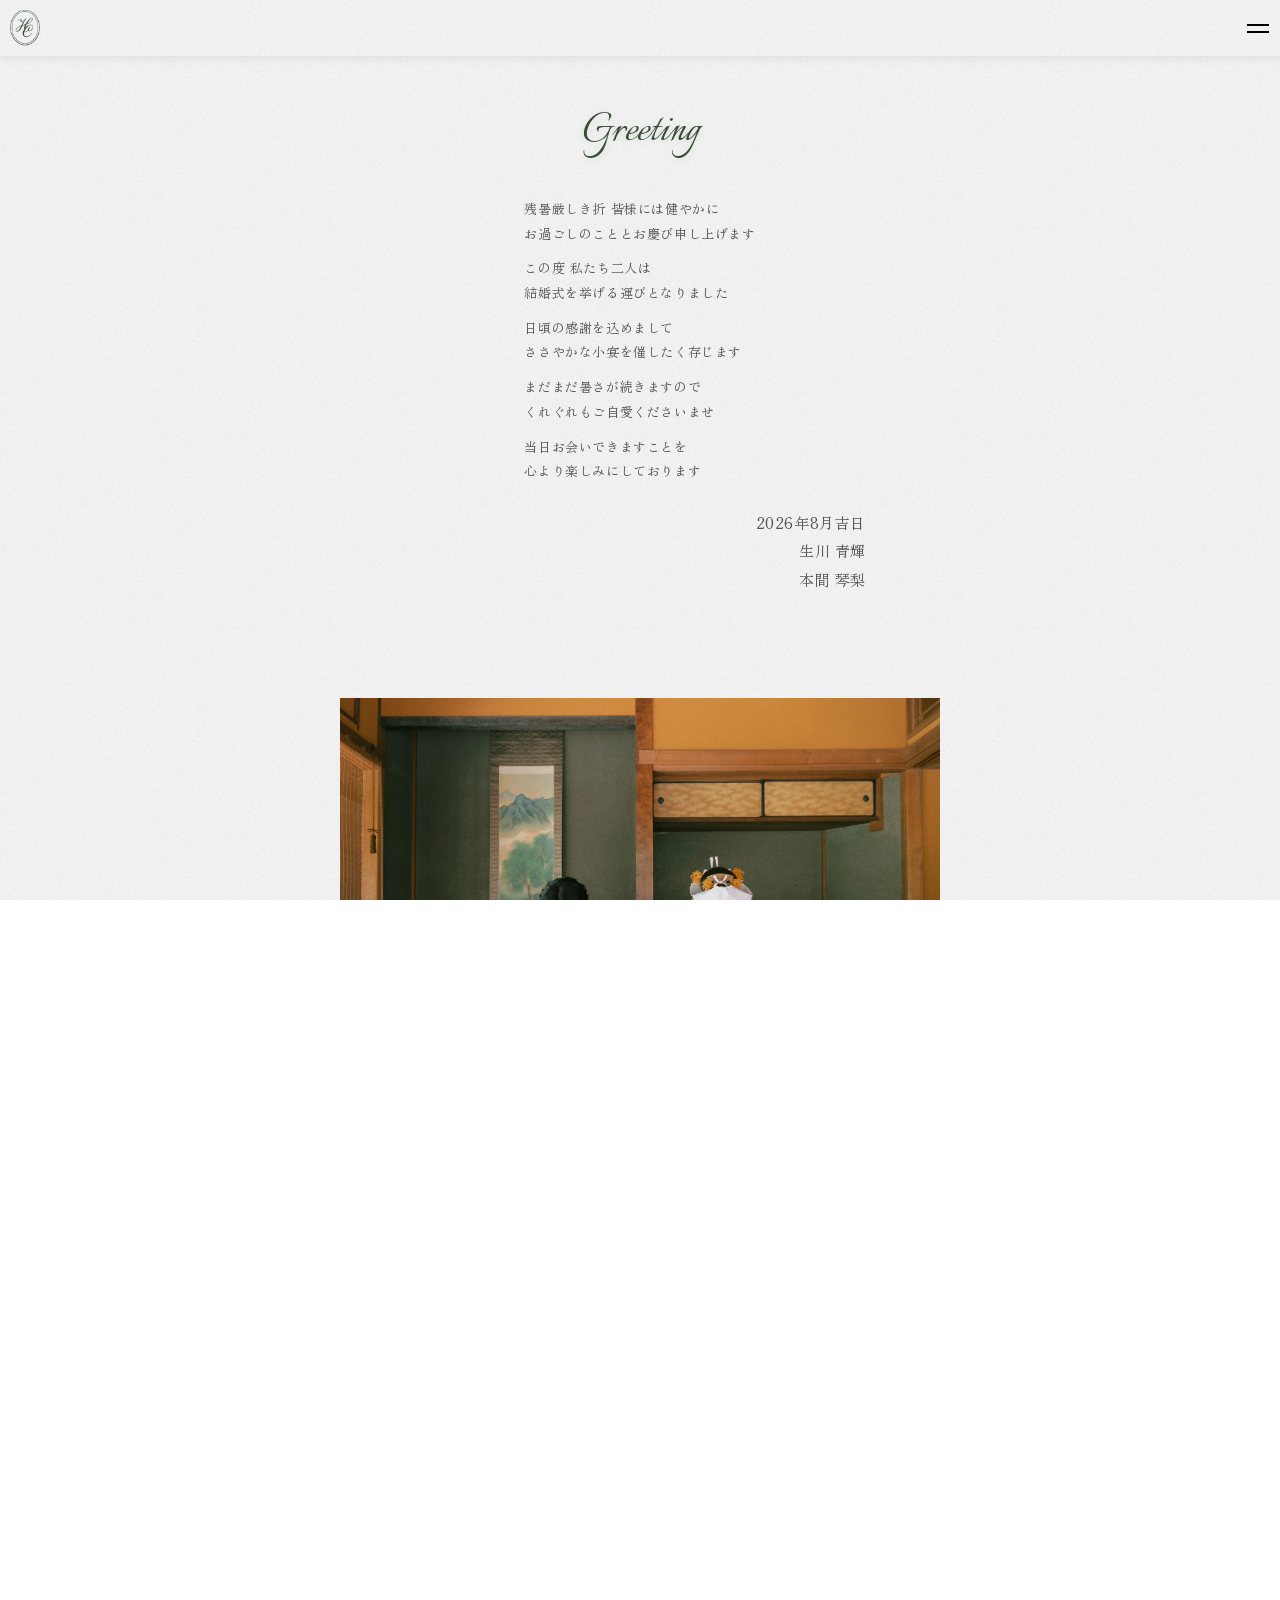
==== detail.html @ 95dfde29 "2026/08/16修正" ====
<!DOCTYPE html>
<html lang="ja">

<head>
    <meta charset="UTF-8">
    <meta name="robots" content="noindex,nofollow,noarchive">
    <meta name="viewport" content="width=device-width, initial-scale=1.0">

    <title>Wedding Invitation</title>

    <link rel="stylesheet" href="style.css">
    <link rel="icon" href="images/icon.png">
</head>


<body class="page-detail">

    <!-- <div class="scroll-container"> -->
    <div id="header"></div>

    <div id="page">
        <div id="bow-black">
            <section id="greeting" class="greeting">
                <div class="overlay">

                    <div class="detail-green-title">
                        Greeting
                    </div>

                    <div class="greeting-container">
                        <div class="context">
                            <div class="sub-context">
                                残暑厳しき折 皆様には健やかに<br>
                                お過ごしのこととお慶び申し上げます
                            </div>
                            <div class="sub-context">
                                この度 私たち二人は<br>
                                結婚式を挙げる運びとなりました
                            </div>
                            <div class="sub-context">
                                日頃の感謝を込めまして<br>
                                ささやかな小宴を催したく存じます
                            </div>
                            <div class="sub-context">
                                まだまだ暑さが続きますので<br>
                                くれぐれもご自愛くださいませ
                            </div>
                            <div class="sub-context">
                                当日お会いできますことを<br>
                                心より楽しみにしております
                            </div>


                        </div>

                        <div class="contrext-end">
                            2026年8月吉日<br>
                            生川 青輝<br>
                            本間 琴梨
                        </div>

                    </div>
                    <img class="section-image" src="images/greeting.jpg" alt="Wedding greeting image">
                </div>

            </section>
            <section id="host" class="host">
                <div class="overlay">

                    <div class="detail-green-title">
                        Host
                    </div>

                    <div class="host-container">
                        <div class="personal">
                            <div class="host-subcontainer">
                                <img class="host-image" src="images/haruki.jpg" alt="haruki">
                            </div>
                            <div class="host-subcontainer">
                                <div class="host-label">
                                    Haruki
                                </div>
                                <div class="context">
                                    <div class="host-sub-context">
                                        北海道生まれ<br>
                                        2000.8.23
                                    </div>
                                </div>
                            </div>
                        </div>
                        <div class="host-subcontainer">
                            <div class="context">
                                <div class="sub-context">
                                    多くのご縁に恵まれ 本日を迎えることができました<br>
                                    皆さまも楽しいひとときをお過ごしいただけますと<br>幸いです
                                </div>
                            </div>
                        </div>

                        <div class="personal">
                            <div class="host-subcontainer">
                                <div class="host-label">
                                    Cotori
                                </div>
                                <div class="context">
                                    <div class="host-sub-context">
                                        新潟県生まれ<br>
                                        2001.3.16
                                    </div>
                                </div>
                            </div>
                            <div class="host-subcontainer">
                                <img class="host-image" src="images/cotori.jpg" alt="cotori">
                            </div>
                        </div>
                        <div class="host-subcontainer">
                            <div class="context">
                                <div class="sub-context">
                                    日頃の感謝を込めて歴史ある素敵な会場で<br>
                                    皆さまと楽しいひとときを過ごせればと思っています<br>
                                    当日お会いできますことを心より楽しみにしております
                                </div>
                            </div>
                        </div>
                    </div>


                    <img class="section-image" src="images/host.jpg" alt="host image">
                </div>

            </section>
        </div>
        <section id="schedule" class="schedule">

            <div class="overlay">
                <div class="detail-white-title">
                    Schedule
                </div>

                <div class="schedule-container">

                    <div class="schedule-date">
                        <span class="date-left"><span class="date-text">OCT</span></span>
                        <span class="date-main">25</span>
                        <span class="date-right"><span class="date-text">2026</span></span>
                    </div>

                    <div class="timeline">

                        <div class="timeline-item">
                            <div class="time">10:30</div>

                            <div class="line">
                                <div class="dot"></div>
                            </div>

                            <div class="event">
                                <h3>挙式</h3>
                                <p>Wedding Ceremony</p>
                            </div>
                        </div>

                        <div class="timeline-item">
                            <div class="time">11:00</div>

                            <div class="line">
                                <div class="dot"></div>
                            </div>

                            <div class="event">
                                <h3>受付</h3>
                                <p>Reception</p>
                            </div>
                        </div>

                        <div class="timeline-item">
                            <div class="time">11:30</div>

                            <div class="line">
                                <div class="dot"></div>
                            </div>

                            <div class="event">
                                <h3>披露宴</h3>
                                <p>Wedding Party</p>
                            </div>
                        </div>

                        <div class="timeline-item">
                            <div class="time">14:00</div>

                            <div class="line">
                                <div class="dot"></div>
                            </div>

                            <div class="event">
                                <h3>御披楽喜</h3>
                                <p>Closing</p>
                            </div>
                        </div>
                    </div>
                    <p class="white-context">
                        挙式にもご出席賜りたく<span style="font-weight: bold;">午前10時25分</span>までに<br>
                        お越しくださいますようお願い申し上げます
                    </p>
                </div>



                <img class="section-image" src="images/schedule.jpg" alt="schedule image">
            </div>
        </section>

        <section id="place" class="place">
            <div class="overlay">
                <div class="detail-white-title">
                    Place
                </div>

                <div class="place-title">
                    綱町三井倶楽部
                </div>
                <div class="white-context">
                    〒108-0073
                    東京都港区三田2-3-7<br>
                    TEL: 03-3453-3011<br>
                    HP: <a href="https://www.tsunamachimitsuiclub.co.jp/">TSUNAMACHI MITSUI CLUB</a>
                </div>

                <div class="detail-white-title">
                    Access
                </div>

                <iframe
                    src="https://www.google.com/maps/embed?pb=!1m18!1m12!1m3!1d3242.035788707672!2d139.73811837729585!3d35.65148987259695!2m3!1f0!2f0!3f0!3m2!1i1024!2i768!4f13.1!3m3!1m2!1s0x60188ba4ebab5c71%3A0xdd04d7e7d9537410!2z57ax55S65LiJ5LqV5YC25qW96YOo!5e0!3m2!1sja!2sjp!4v1782129196075!5m2!1sja!2sjp"
                    width="100%" height="300" style="border:0;border-radius:0" ; allowfullscreen="" loading="lazy"
                    referrerpolicy="no-referrer-when-downgrade"></iframe>

                <div class="access-container">
                    <div class="access-subtitle">
                        | 電車をご利用の方
                    </div>
                    <div class="access-context">
                        麻布十番駅（南北線/大江戸線）2番出口…徒歩8分<br>
                        赤羽橋駅（大江戸線）赤羽橋口…徒歩8分<br>
                        芝公園駅/三田駅/田町駅…徒歩13〜15分
                    </div>
                    <div class="access-subtitle">
                        | バスをご利用の方
                    </div>
                    <div class="access-context">
                        「二の橋」バス停…徒歩5分<br>
                    </div>
                </div>

                <div class="white-context-big">
                    会場周辺は坂道が多いため<br>
                    足元にお気をつけてお越しくださいませ
                </div>
                <img class="section-image" src="images/access.jpg" alt="access image">
            </div>
        </section>

        <div id="footer-hide-area">
            <section id="form" class="form">
                <div class="overlay">
                    <div class="detail-green-title">
                        Form
                    </div>
                    <div class="rsvp-container">
                        <form id="rsvp-form">

                            <div class="form-group">

                                <p>
                                    お手数ながらご都合の程を<br>
                                    <span style="color: #850303;">9月20日（日）まで</span>に <br>
                                    ご一報賜りますようお願い申し上げます<br>
                                </p>

                            </div>
                            <div class="form-group">
                                <label>ご出欠<span>*</span></label>

                                <div class="attendance">

                                    <input type="radio" id="attend" name="attendance" value="出席" checked>

                                    <label for="attend">
                                        出席
                                    </label>

                                    <input type="radio" id="absent" name="attendance" value="欠席">

                                    <label for="absent">
                                        欠席
                                    </label>

                                </div>
                            </div>

                            <div class="name-row">

                                <div class="form-group">
                                    <label>姓 <span>*</span></label>
                                    <input type="text" name="lastName" required>
                                </div>

                                <div class="form-group">
                                    <label>名 <span>*</span></label>
                                    <input type="text" name="firstName" required>
                                </div>

                            </div>

                            <div class="name-row">
                                <div class="form-group">
                                    <label>Family Name<span>*</span></label>
                                    <input type="text" name="familyNameroma" required>
                                </div>
                                <div class="form-group">
                                    <label>First Name<span>*</span></label>
                                    <input type="text" name="firstNameroma" required>
                                </div>
                            </div>


                            <div class="form-group">
                                <label>アレルギー</label>

                                <textarea name="allergy" rows="1" placeholder="アレルギーをお持ちの方のみご入力ください"></textarea>

                            </div>




                            <div class="form-group">

                                <label>同伴者</label>
                                <textarea name="companion" rows="1" placeholder="同伴者がいらっしゃる場合はご入力ください"></textarea>
                            </div>

                            <div class="form-group">

                                <label>メッセージ</label>

                                <textarea name="message" rows="3"></textarea>

                            </div>

                            <!-- ご祝儀 -->
                            <div class="form-group">
                                <div class="form-subgroup">
                                    <label>
                                        | ご祝儀について
                                    </label>
                                    <sub-label>
                                        ご祝儀をご用意いただける場合は<br>
                                        事前のお振込み口座もご用意しております<br>
                                        ご都合に合わせてご活用ください
                                        </label>
                                </div>
                                <div class="check-item">
                                    <input type="checkbox" id="prepayment" name="prepayment" value="希望する">

                                    <label for="prepayment">
                                        事前のお振込みを希望します
                                    </label>
                                </div>
                                <sub-label>※ご希望された方には 後ほどご案内をお送りします</label>
                            </div>
                            <button id="submitButton" type="submit">

                                送信する

                            </button>
                            <div id="sending" style="display:none;">
                                送信中...
                            </div>

                            <div id="result"></div>
                        </form>
                    </div>


                    <!-- <img class="section-image" src="images/form.jpg" alt="form image"> -->
                </div>
            </section>

            <section id="note" class="note">
                <div class="overlay">
                    <div class="note-main-contaner">
                        <div class="detail-note-title">
                            Note
                        </div>

                        <div class="note-container">

                            <div class="note-item">
                                <div class="note-subtitle">二次会について</div>
                                <div class="note-context">
                                    場所：浜松町キッチン<br>
                                    時間：16:30-18:30<br>
                                </div>
                                <div class="note-context">
                                    結婚式にご参加される方には別途<br>ご連絡いたします
                                </div>
                            </div>
                        </div>

                        <div class="note-item">
                            <div class="note-subtitle">着付け</div>
                            <div class="note-context">
                                ご希望の場合は別途ご連絡ください<br>
                                会場内のサービスをご案内します<br>（有料）
                            </div>
                        </div>

                    </div>
                </div>
        </div>

        </section>

        <section id="gallery" class="gallery">

            <div class="overlay">
                <div class="detail-green-title">
                    Gallery
                </div>
                <div class="img-frame">
                    <div class="slide img-01"></div>
                    <div class="slide img-02"></div>
                    <div class="slide img-03"></div>
                    <div class="slide img-04"></div>
                    <button class="slider-button slider-button-prev" type="button" aria-label="前の写真へ">‹</button>
                    <button class="slider-button slider-button-next" type="button" aria-label="次の写真へ">›</button>
                </div>

            </div>
        </section>
        <!--
            <section id="thanks" class="thanks">
                <img class="section-image" src="images/thanks.png" alt="thanks image">
            </section> -->

        <div id="footer"></div>
    </div>
    </div>
    <!-- <div class="scroll-indicator floating-ui">
        <span class="scroll-text">SCROLL</span>
        <span class="scroll-line">
            <span class="scroll-dot"></span>
        </span>

    </div>
     <a href="detail.html#form" class="footer-button floating-ui">Form</a> -->


    <script src="js/menu.js"></script>
    <script src="js/transition.js"></script>
    <script src="js/rsvp.js"></script>
    <script src="js/common.js"></script>
    <script src="js/slider.js"></script>
    <script src="js/detail.js"></script>


</body>

</html>
---- style.css ----
﻿@import url("css/base.css");
@import url("css/animation.css");
@import url("css/layout.css");
@import url("css/loading.css");
@import url("css/typography.css");
@import url("css/components.css");
@import url("css/header.css");
@import url("css/footer.css");
@import url("css/animation.css");
@import url("css/slider.css");
@import url("https://fonts.googleapis.com/css2?family=Pinyon+Script&display=swap");
@import url("https://fonts.googleapis.com/css2?family=Noto+Serif+JP:wght@300;400;500&display=swap");
@import url("https://fonts.googleapis.com/css2?family=Italianno&display=swap");
@import url("https://fonts.googleapis.com/css2?family=Shippori+Mincho&display=swap");
@import url("https://fonts.googleapis.com/css2?family=Zen+Old+Mincho:wght@400;700&display=swap");
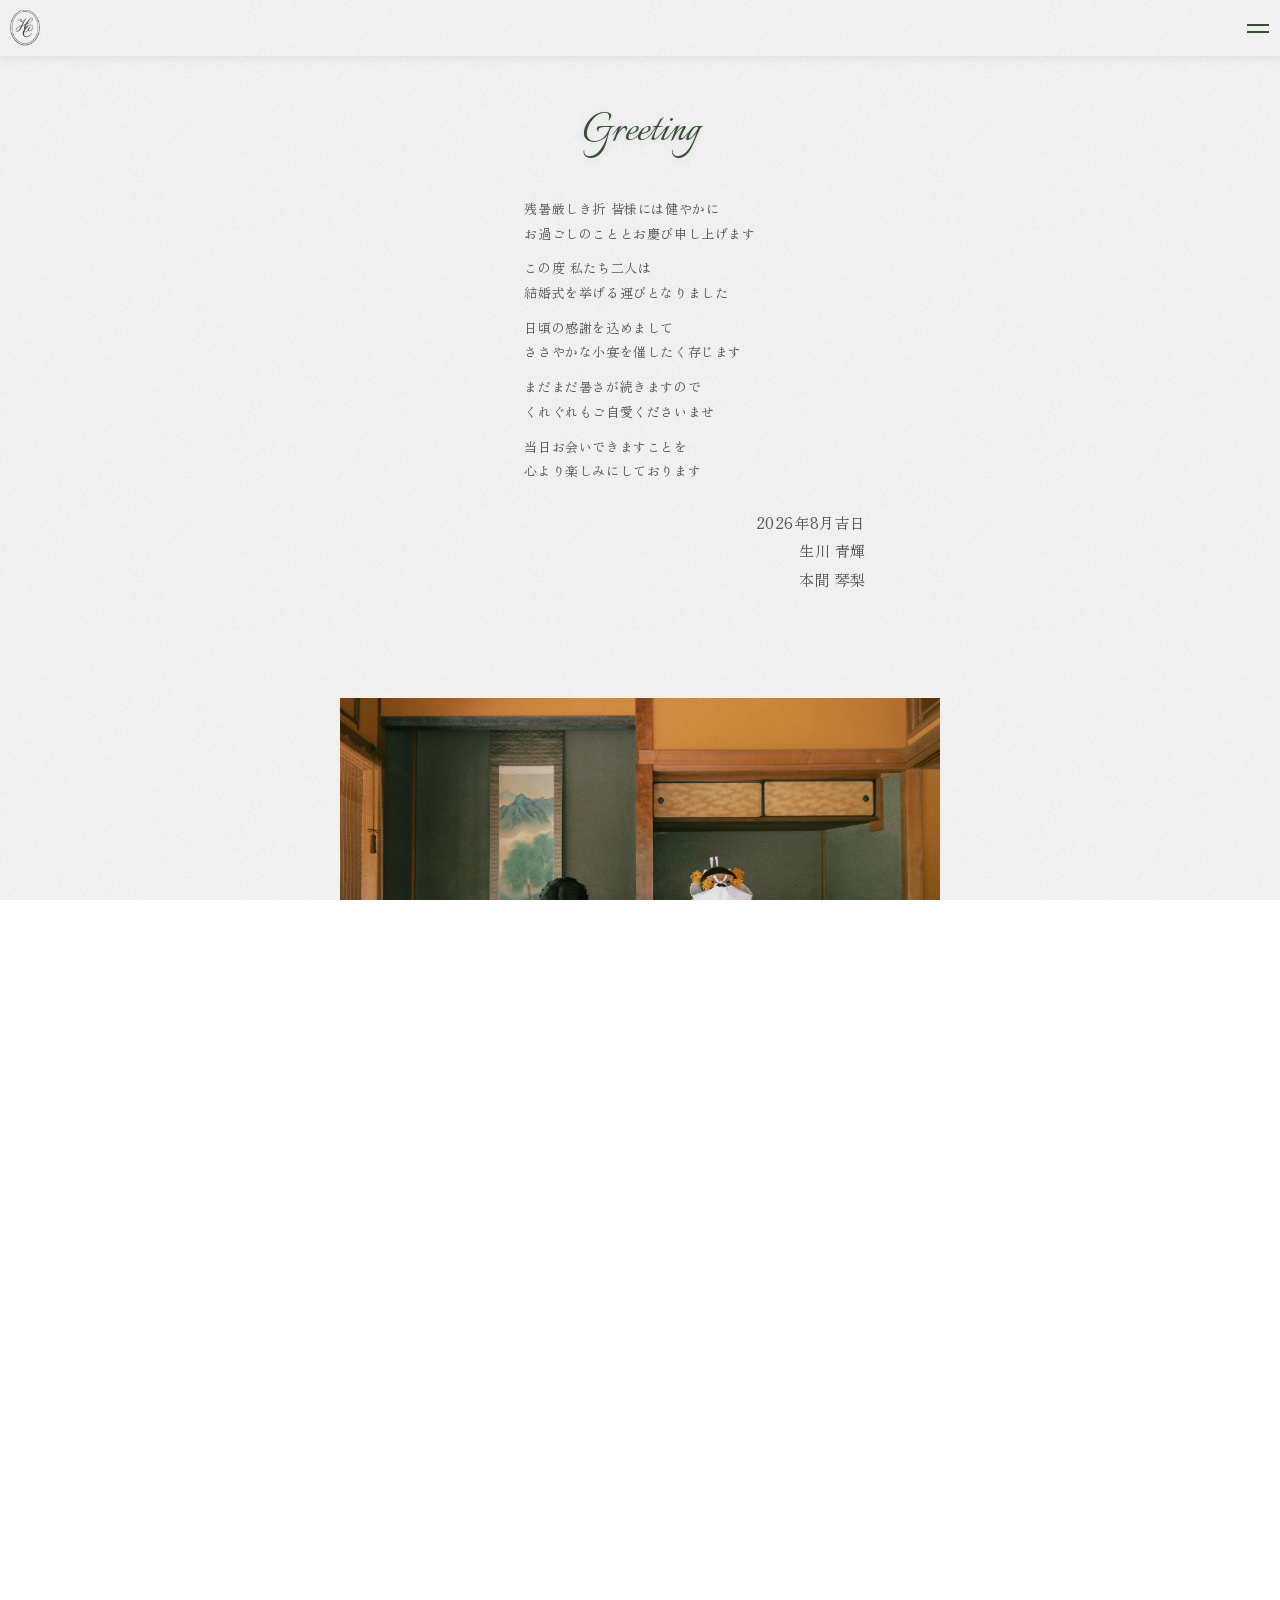
==== commit 5e666769: "2026/08/18" ====
--- a/detail.html
+++ b/detail.html
@@ -88,14 +88,14 @@
                                 </div>
                             </div>
                         </div>
-                        <div class="host-subcontainer">
-                            <div class="context">
-                                <div class="sub-context">
-                                    多くのご縁に恵まれ 本日を迎えることができました<br>
-                                    皆さまも楽しいひとときをお過ごしいただけますと<br>幸いです
-                                </div>
-                            </div>
-                        </div>
+
+
+                                <div class="host-label-context">
+                                    ご縁に恵まれ この日を迎えることができました<br>
+                                    皆さまも楽しいひとときをお過しいください
+                                </div>
+
+
 
                         <div class="personal">
                             <div class="host-subcontainer">
@@ -113,15 +113,14 @@
                                 <img class="host-image" src="images/cotori.jpg" alt="cotori">
                             </div>
                         </div>
-                        <div class="host-subcontainer">
-                            <div class="context">
-                                <div class="sub-context">
-                                    日頃の感謝を込めて歴史ある素敵な会場で<br>
-                                    皆さまと楽しいひとときを過ごせればと思っています<br>
-                                    当日お会いできますことを心より楽しみにしております
-                                </div>
-                            </div>
-                        </div>
+
+
+                                <div class="host-label-context">
+                                    日頃の感謝を込めて 歴史ある素敵な会場で<br>
+                                    皆さまと楽しいひとときを過ごせることを<br>
+                                    心より楽しみにしております
+                                </div>
+
                     </div>
 
 
@@ -413,7 +412,7 @@
                             <div class="note-subtitle">着付け</div>
                             <div class="note-context">
                                 ご希望の場合は別途ご連絡ください<br>
-                                会場内のサービスをご案内します<br>（有料）
+                                提携のサービスをご案内します（有料）
                             </div>
                         </div>
 
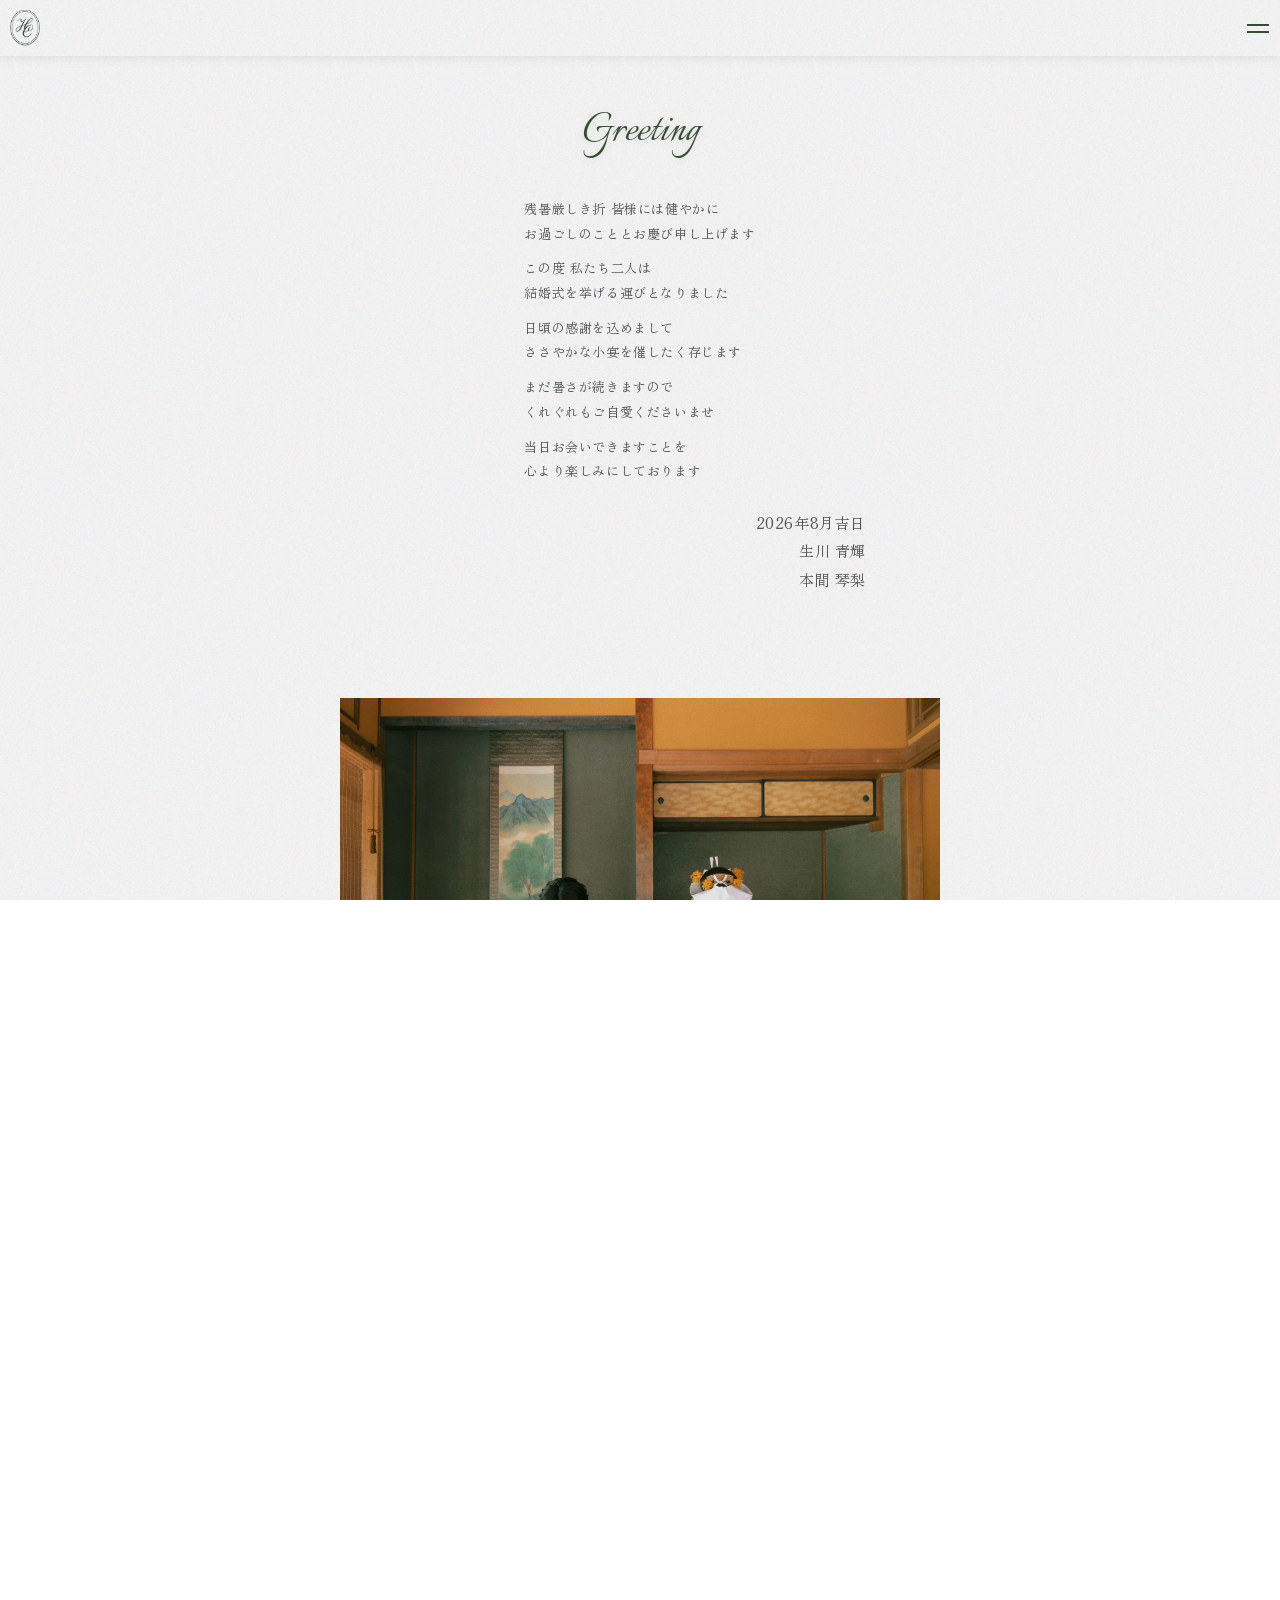
==== commit c8e74e36: "detail.html を更新" ====
--- a/detail.html
+++ b/detail.html
@@ -42,7 +42,7 @@
                                 ささやかな小宴を催したく存じます
                             </div>
                             <div class="sub-context">
-                                まだまだ暑さが続きますので<br>
+                                まだ暑さが続きますので<br>
                                 くれぐれもご自愛くださいませ
                             </div>
                             <div class="sub-context">
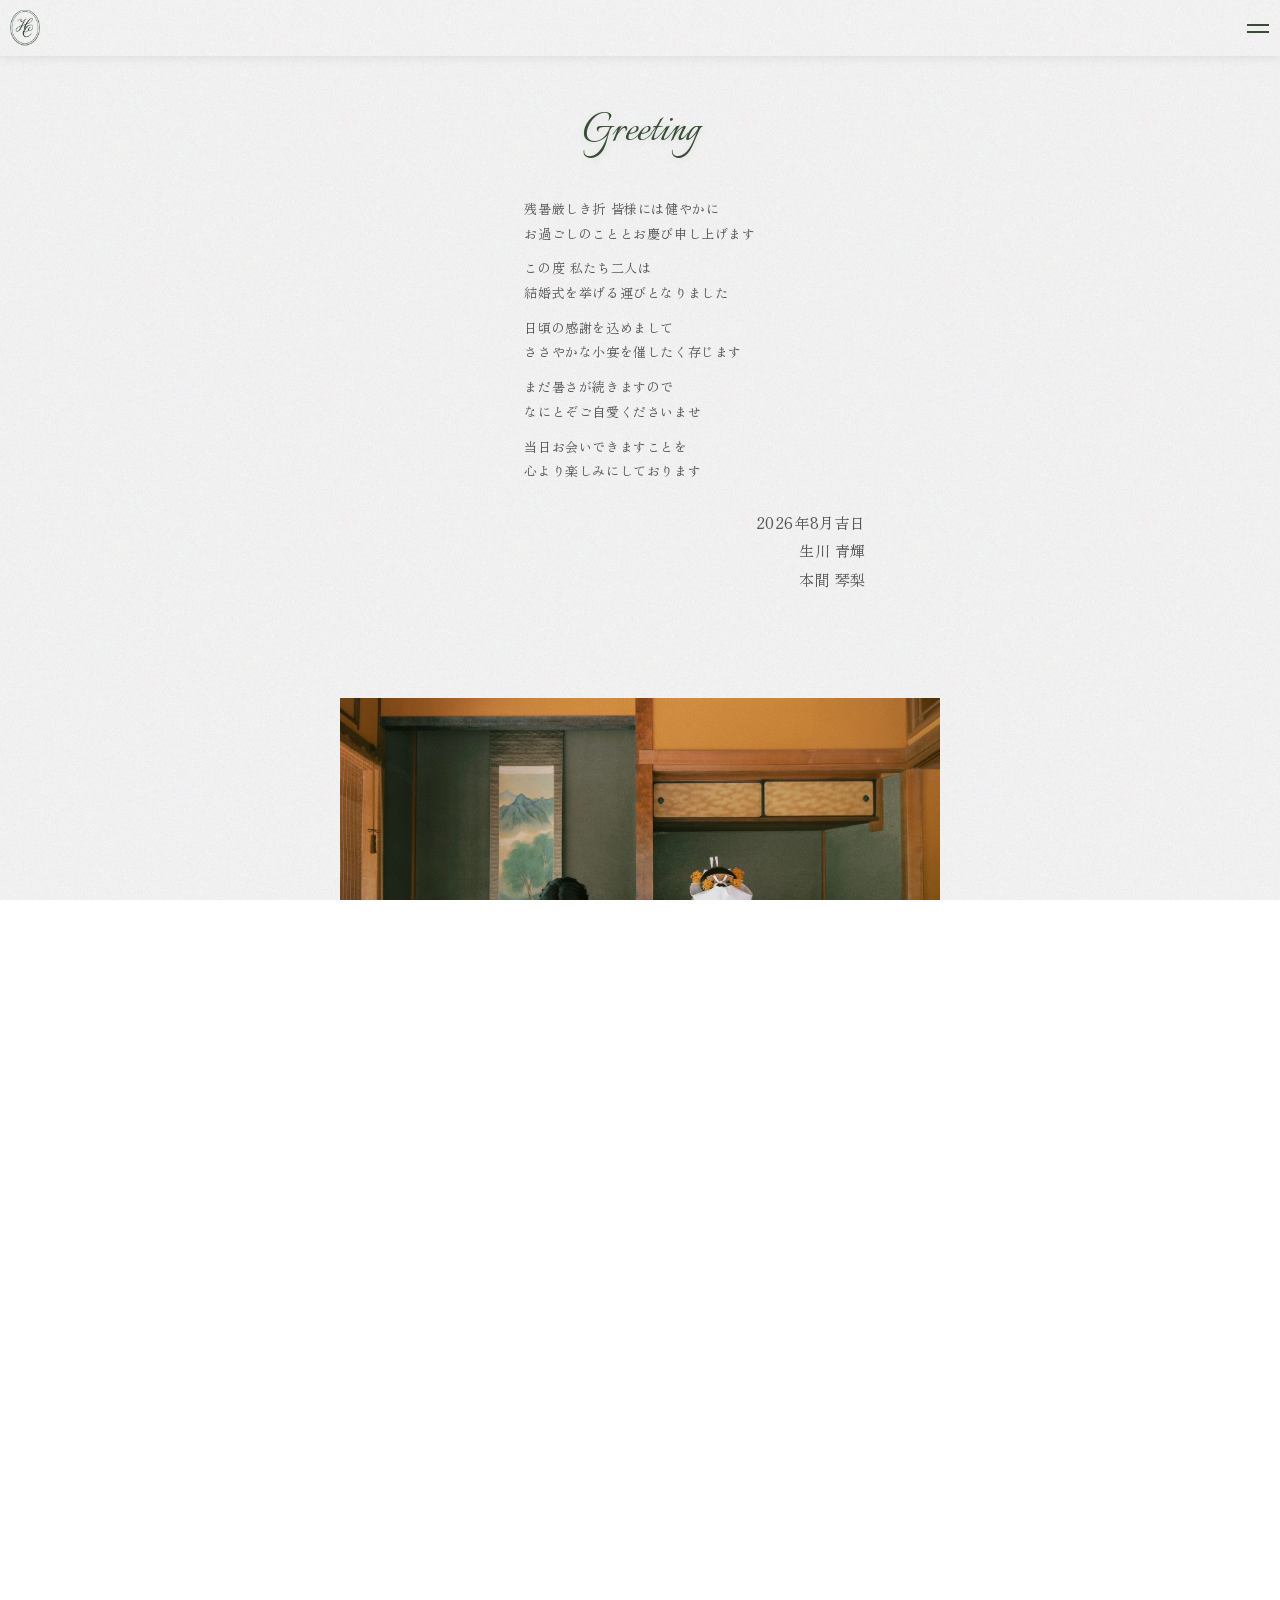
==== commit 96a7b48d: "誤字の修正" ====
--- a/detail.html
+++ b/detail.html
@@ -15,7 +15,6 @@
 
 <body class="page-detail">
 
-    <!-- <div class="scroll-container"> -->
     <div id="header"></div>
 
     <div id="page">
@@ -43,7 +42,7 @@
                             </div>
                             <div class="sub-context">
                                 まだ暑さが続きますので<br>
-                                くれぐれもご自愛くださいませ
+                                なにとぞご自愛くださいませ
                             </div>
                             <div class="sub-context">
                                 当日お会いできますことを<br>
@@ -92,7 +91,7 @@
 
                                 <div class="host-label-context">
                                     ご縁に恵まれ この日を迎えることができました<br>
-                                    皆さまも楽しいひとときをお過しいください
+                                    皆さまも楽しいひとときをお過ごしください
                                 </div>
 
 
@@ -383,7 +382,6 @@
                     </div>
 
 
-                    <!-- <img class="section-image" src="images/form.jpg" alt="form image"> -->
                 </div>
             </section>
 
@@ -439,22 +437,10 @@
 
             </div>
         </section>
-        <!--
-            <section id="thanks" class="thanks">
-                <img class="section-image" src="images/thanks.png" alt="thanks image">
-            </section> -->
 
         <div id="footer"></div>
     </div>
     </div>
-    <!-- <div class="scroll-indicator floating-ui">
-        <span class="scroll-text">SCROLL</span>
-        <span class="scroll-line">
-            <span class="scroll-dot"></span>
-        </span>
-
-    </div>
-     <a href="detail.html#form" class="footer-button floating-ui">Form</a> -->
 
 
     <script src="js/menu.js"></script>
--- a/style.css
+++ b/style.css
@@ -6,7 +6,6 @@
 @import url("css/components.css");
 @import url("css/header.css");
 @import url("css/footer.css");
-@import url("css/animation.css");
 @import url("css/slider.css");
 @import url("https://fonts.googleapis.com/css2?family=Pinyon+Script&display=swap");
 @import url("https://fonts.googleapis.com/css2?family=Noto+Serif+JP:wght@300;400;500&display=swap");
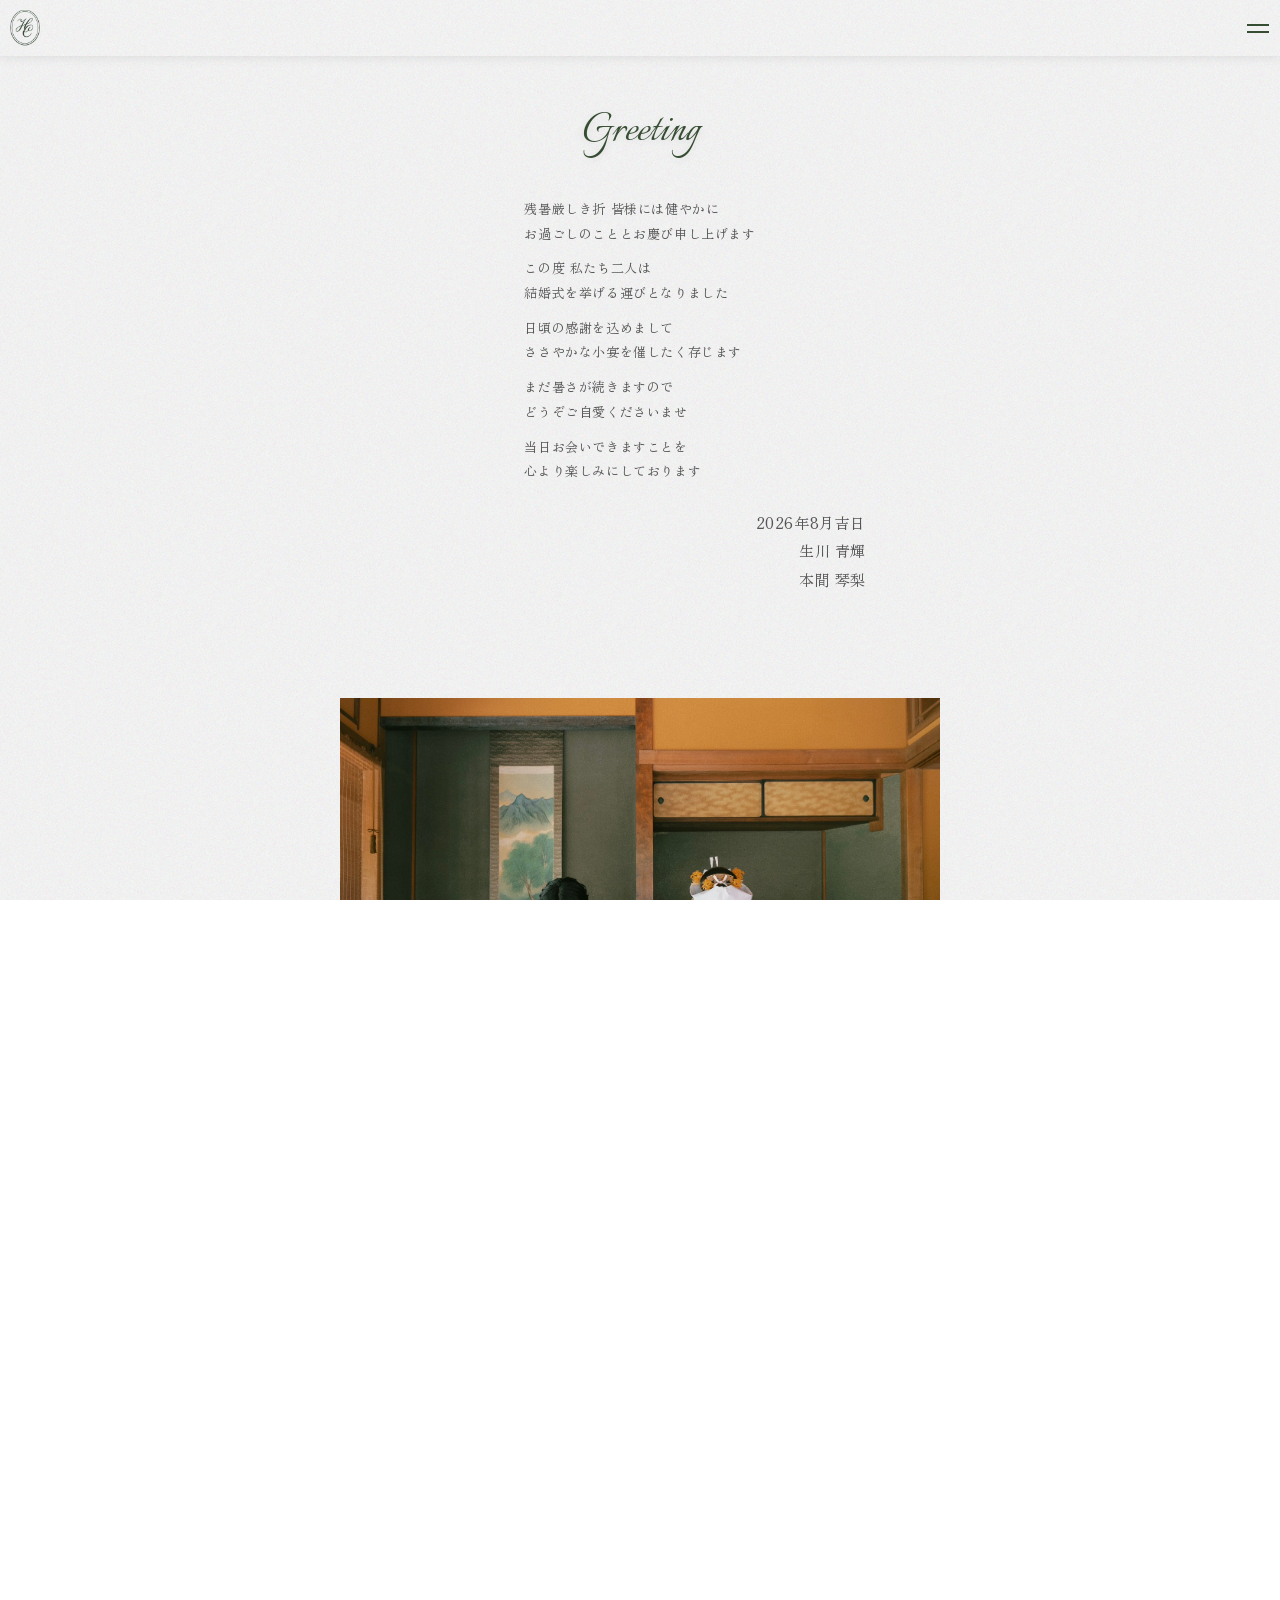
==== commit 84cd9a5e: "誤字修正 なにとぞ->どうぞ" ====
--- a/detail.html
+++ b/detail.html
@@ -42,7 +42,7 @@
                             </div>
                             <div class="sub-context">
                                 まだ暑さが続きますので<br>
-                                なにとぞご自愛くださいませ
+                                どうぞご自愛くださいませ
                             </div>
                             <div class="sub-context">
                                 当日お会いできますことを<br>
